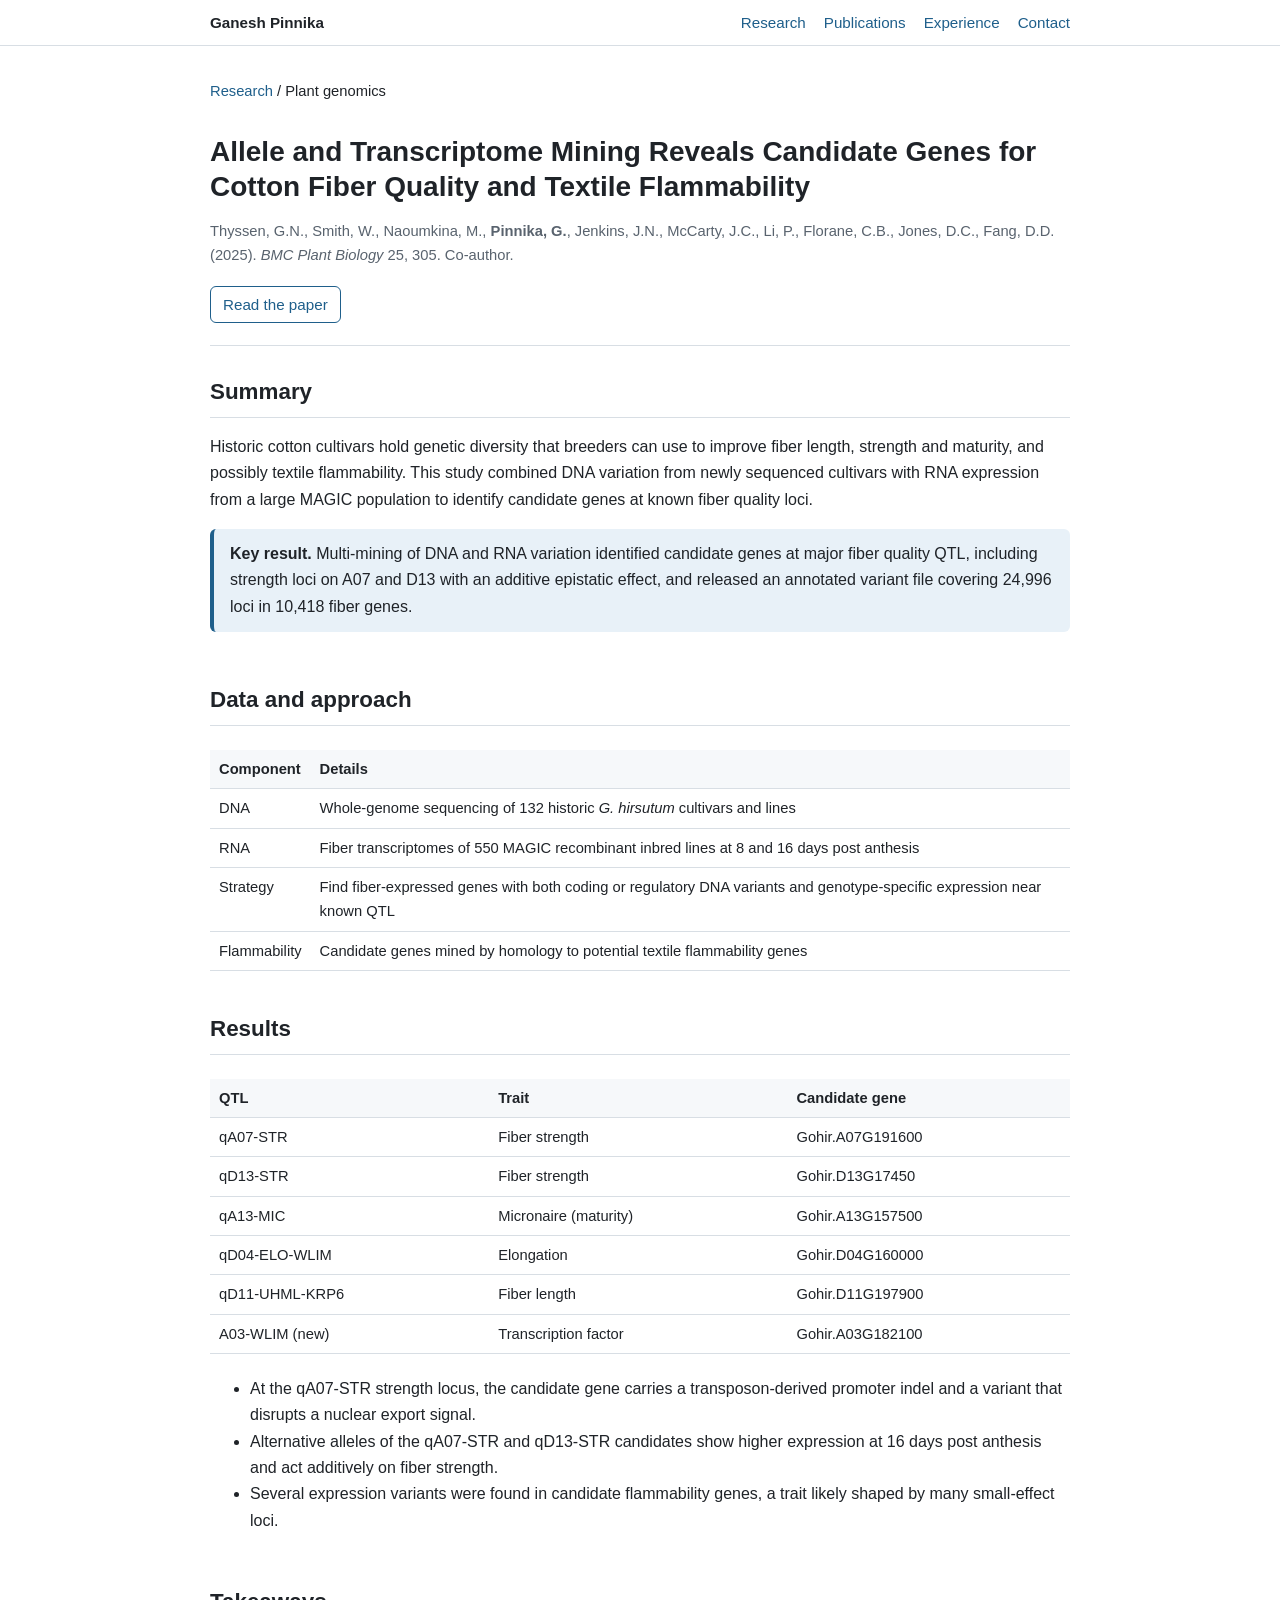
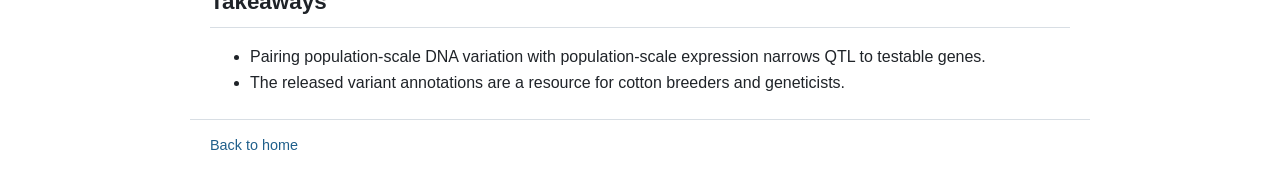
==== projects/allele-mining.html @ b85e9ce1 "Personal research site: home page and project pages for two cancer genomics projects and five papers" ====
<!doctype html>
<html lang="en">
<head>
  <meta charset="utf-8">
  <meta name="viewport" content="width=device-width, initial-scale=1">
  <title>Allele and Transcriptome Mining for Fiber Quality | Ganesh Pinnika</title>
  <link rel="stylesheet" href="../style.css">
</head>
<body>
  <nav class="topnav"><div class="wrap">
    <a class="brand" href="../index.html">Ganesh Pinnika</a>
    <a href="../index.html#research">Research</a>
    <a href="../index.html#publications">Publications</a>
    <a href="../index.html#experience">Experience</a>
    <a href="../index.html#contact">Contact</a>
  </div></nav>

  <main class="wrap">
    <p class="crumb"><a href="../index.html#research">Research</a> / Plant genomics</p>
    <header class="page-head">
      <h1>Allele and Transcriptome Mining Reveals Candidate Genes for Cotton Fiber Quality and Textile Flammability</h1>
      <p class="cite">Thyssen, G.N., Smith, W., Naoumkina, M., <b>Pinnika, G.</b>, Jenkins, J.N., McCarty, J.C.,
        Li, P., Florane, C.B., Jones, D.C., Fang, D.D. (2025). <i>BMC Plant Biology</i> 25, 305. Co-author.</p>
      <a class="btn" href="https://doi.org/10.1186/s12870-025-06306-2">Read the paper</a>
    </header>

    <section>
      <h2>Summary</h2>
      <p>Historic cotton cultivars hold genetic diversity that breeders can use to improve fiber length,
        strength and maturity, and possibly textile flammability. This study combined DNA variation from newly
        sequenced cultivars with RNA expression from a large MAGIC population to identify candidate genes at
        known fiber quality loci.</p>
      <div class="callout"><p><b>Key result.</b> Multi-mining of DNA and RNA variation identified candidate
        genes at major fiber quality QTL, including strength loci on A07 and D13 with an additive epistatic
        effect, and released an annotated variant file covering 24,996 loci in 10,418 fiber genes.</p></div>
    </section>

    <section>
      <h2>Data and approach</h2>
      <div class="tablewrap"><table>
        <tr><th>Component</th><th>Details</th></tr>
        <tr><td>DNA</td><td>Whole-genome sequencing of 132 historic <i>G. hirsutum</i> cultivars and lines</td></tr>
        <tr><td>RNA</td><td>Fiber transcriptomes of 550 MAGIC recombinant inbred lines at 8 and 16 days post anthesis</td></tr>
        <tr><td>Strategy</td><td>Find fiber-expressed genes with both coding or regulatory DNA variants and genotype-specific expression near known QTL</td></tr>
        <tr><td>Flammability</td><td>Candidate genes mined by homology to potential textile flammability genes</td></tr>
      </table></div>
    </section>

    <section>
      <h2>Results</h2>
      <div class="tablewrap"><table>
        <tr><th>QTL</th><th>Trait</th><th>Candidate gene</th></tr>
        <tr><td>qA07-STR</td><td>Fiber strength</td><td>Gohir.A07G191600</td></tr>
        <tr><td>qD13-STR</td><td>Fiber strength</td><td>Gohir.D13G17450</td></tr>
        <tr><td>qA13-MIC</td><td>Micronaire (maturity)</td><td>Gohir.A13G157500</td></tr>
        <tr><td>qD04-ELO-WLIM</td><td>Elongation</td><td>Gohir.D04G160000</td></tr>
        <tr><td>qD11-UHML-KRP6</td><td>Fiber length</td><td>Gohir.D11G197900</td></tr>
        <tr><td>A03-WLIM (new)</td><td>Transcription factor</td><td>Gohir.A03G182100</td></tr>
      </table></div>
      <ul>
        <li>At the qA07-STR strength locus, the candidate gene carries a transposon-derived promoter indel and a
          variant that disrupts a nuclear export signal.</li>
        <li>Alternative alleles of the qA07-STR and qD13-STR candidates show higher expression at 16 days post
          anthesis and act additively on fiber strength.</li>
        <li>Several expression variants were found in candidate flammability genes, a trait likely shaped by many small-effect loci.</li>
      </ul>
    </section>

    <section>
      <h2>Takeaways</h2>
      <ul>
        <li>Pairing population-scale DNA variation with population-scale expression narrows QTL to testable genes.</li>
        <li>The released variant annotations are a resource for cotton breeders and geneticists.</li>
      </ul>
    </section>
  </main>

  <footer class="wrap"><p><a href="../index.html">Back to home</a></p></footer>
</body>
</html>
---- style.css ----
:root {
  --bg: #ffffff;
  --text: #1f2328;
  --muted: #59636e;
  --accent: #1f5f8b;
  --accent-soft: #e8f1f8;
  --card: #f6f8fa;
  --border: #d8dee4;
}
@media (prefers-color-scheme: dark) {
  :root {
    --bg: #0d1117;
    --text: #e6edf3;
    --muted: #9198a1;
    --accent: #6cb6ff;
    --accent-soft: #132538;
    --card: #161b22;
    --border: #30363d;
  }
}
* { box-sizing: border-box; }
html { -webkit-text-size-adjust: 100%; scroll-behavior: smooth; }
body {
  margin: 0;
  background: var(--bg);
  color: var(--text);
  font: 16px/1.65 -apple-system, BlinkMacSystemFont, "Segoe UI", Helvetica, Arial, sans-serif;
}
.wrap { max-width: 900px; margin: 0 auto; padding: 0 20px; }
a { color: var(--accent); text-decoration: none; }
a:hover { text-decoration: underline; }

/* top navigation */
.topnav { border-bottom: 1px solid var(--border); position: sticky; top: 0; background: var(--bg); z-index: 10; }
.topnav .wrap { display: flex; flex-wrap: wrap; gap: 4px 18px; align-items: center; padding-top: 10px; padding-bottom: 10px; }
.topnav .brand { font-weight: 700; color: var(--text); margin-right: auto; }
.topnav a { font-size: 0.95rem; }

/* hero */
.hero { padding: 44px 0 26px; border-bottom: 1px solid var(--border); }
.hero h1 { margin: 0; font-size: 2.1rem; line-height: 1.2; }
.role { margin: 6px 0 0; font-size: 1.1rem; color: var(--muted); letter-spacing: 0.05em; text-transform: uppercase; }
.loc { margin: 2px 0 14px; color: var(--muted); }
.lead { font-size: 1.08rem; max-width: 760px; margin: 0 0 16px; }
.links { display: flex; flex-wrap: wrap; gap: 10px; }
.links a { border: 1px solid var(--border); border-radius: 6px; padding: 5px 12px; font-size: 0.95rem; }
.links a:hover { background: var(--card); text-decoration: none; }

/* stat tiles */
.stats { display: grid; grid-template-columns: repeat(auto-fit, minmax(150px, 1fr)); gap: 12px; margin: 22px 0 4px; }
.stat { background: var(--card); border: 1px solid var(--border); border-radius: 8px; padding: 12px 14px; }
.stat b { display: block; font-size: 1.5rem; line-height: 1.2; color: var(--accent); }
.stat span { font-size: 0.88rem; color: var(--muted); }

section { padding: 28px 0 6px; }
h2 { font-size: 1.4rem; margin: 0 0 14px; padding-bottom: 6px; border-bottom: 1px solid var(--border); }
h3 { font-size: 1.12rem; margin: 18px 0 6px; }
.meta, .muted { color: var(--muted); font-size: 0.92rem; }
.meta { margin: 0 0 8px; }

/* project cards on home */
.grid { display: grid; grid-template-columns: repeat(auto-fit, minmax(260px, 1fr)); gap: 14px; }
.card {
  background: var(--card); border: 1px solid var(--border); border-radius: 8px; padding: 16px 18px;
  display: flex; flex-direction: column;
}
.card h3 { margin: 0 0 6px; font-size: 1.05rem; }
.card p { margin: 0 0 10px; font-size: 0.95rem; }
.card .tag { display: inline-block; font-size: 0.78rem; color: var(--accent); background: var(--accent-soft);
  border-radius: 999px; padding: 1px 9px; margin: 0 6px 8px 0; }
.card .more { margin-top: auto; font-weight: 600; font-size: 0.95rem; }

/* project pages */
.crumb { font-size: 0.92rem; padding-top: 18px; }
.page-head { padding: 10px 0 18px; border-bottom: 1px solid var(--border); }
.page-head h1 { font-size: 1.75rem; line-height: 1.25; margin: 6px 0 8px; }
.cite { font-size: 0.92rem; color: var(--muted); }
.callout { background: var(--accent-soft); border-left: 4px solid var(--accent); border-radius: 6px; padding: 12px 16px; margin: 16px 0; }
.callout p { margin: 0; }
figure { margin: 18px 0; }
figure img { width: 100%; height: auto; border-radius: 6px; background: #fff; border: 1px solid var(--border); }
figure.narrow img { max-width: 420px; display: block; margin: 0 auto; }
figure.tall img { width: auto; max-width: 100%; max-height: 520px; display: block; margin: 0 auto; }
figcaption { color: var(--muted); font-size: 0.88rem; margin-top: 6px; }
.two { display: grid; grid-template-columns: 1fr 1fr; gap: 16px; }
.btn { display: inline-block; border: 1px solid var(--accent); border-radius: 6px; padding: 5px 12px; font-size: 0.95rem; margin: 4px 8px 4px 0; }

table { border-collapse: collapse; width: 100%; font-size: 0.92rem; margin: 10px 0 6px; }
th, td { border-bottom: 1px solid var(--border); padding: 7px 9px; text-align: left; vertical-align: top; }
th { background: var(--card); font-weight: 600; }
.tablewrap { overflow-x: auto; }

/* publications and timeline */
.pubs { padding-left: 22px; }
.pubs li { margin-bottom: 12px; }
.pubs .sum { display: block; color: var(--muted); font-size: 0.92rem; margin-top: 2px; }
.timeline { border-left: 2px solid var(--border); margin-left: 6px; padding-left: 18px; }
.timeline .item { margin-bottom: 18px; position: relative; }
.timeline .item::before { content: ""; position: absolute; left: -25px; top: 7px; width: 10px; height: 10px; border-radius: 50%; background: var(--accent); }
.timeline .when { color: var(--muted); font-size: 0.9rem; }
.timeline ul { margin: 4px 0 0; padding-left: 20px; }

footer { border-top: 1px solid var(--border); margin-top: 32px; padding: 16px 20px 32px; color: var(--muted); font-size: 0.9rem; }

@media (max-width: 640px) {
  .hero { padding-top: 30px; }
  .hero h1 { font-size: 1.6rem; }
  .page-head h1 { font-size: 1.4rem; }
  .two { grid-template-columns: 1fr; }
}
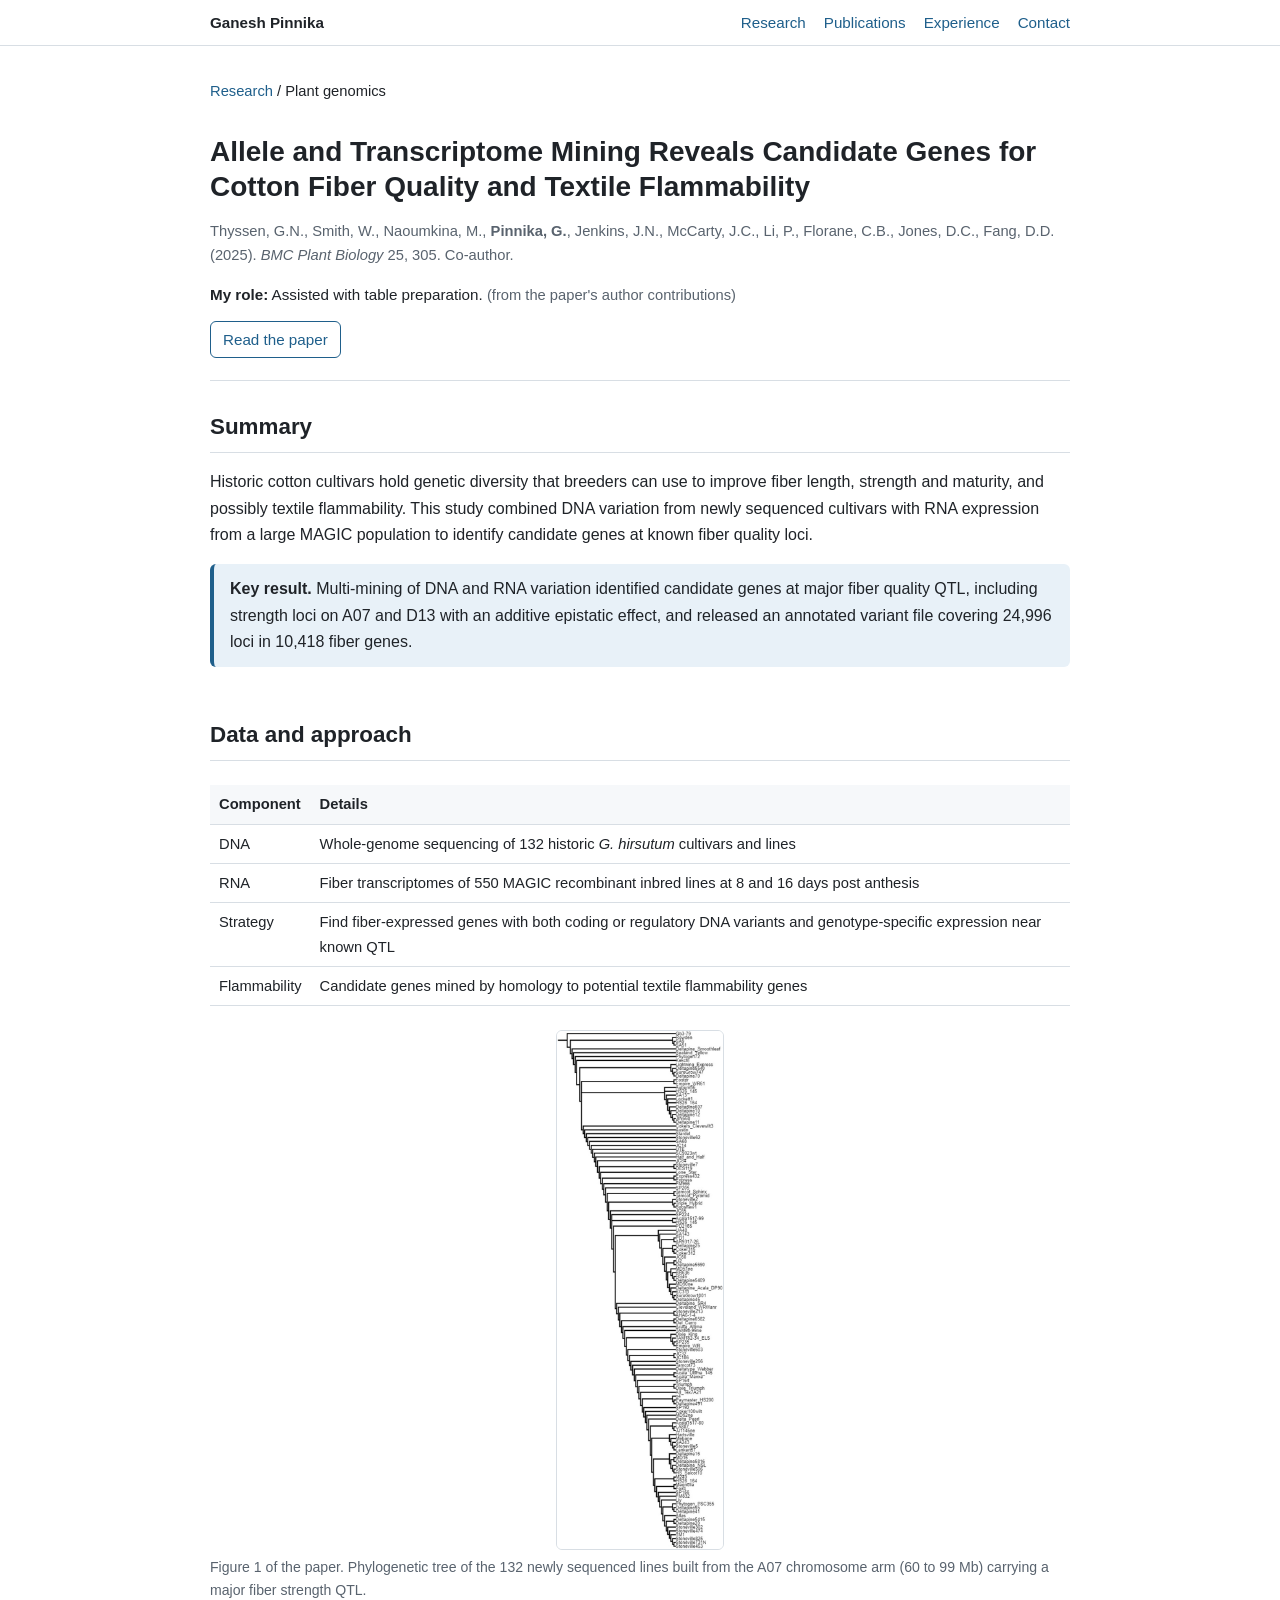
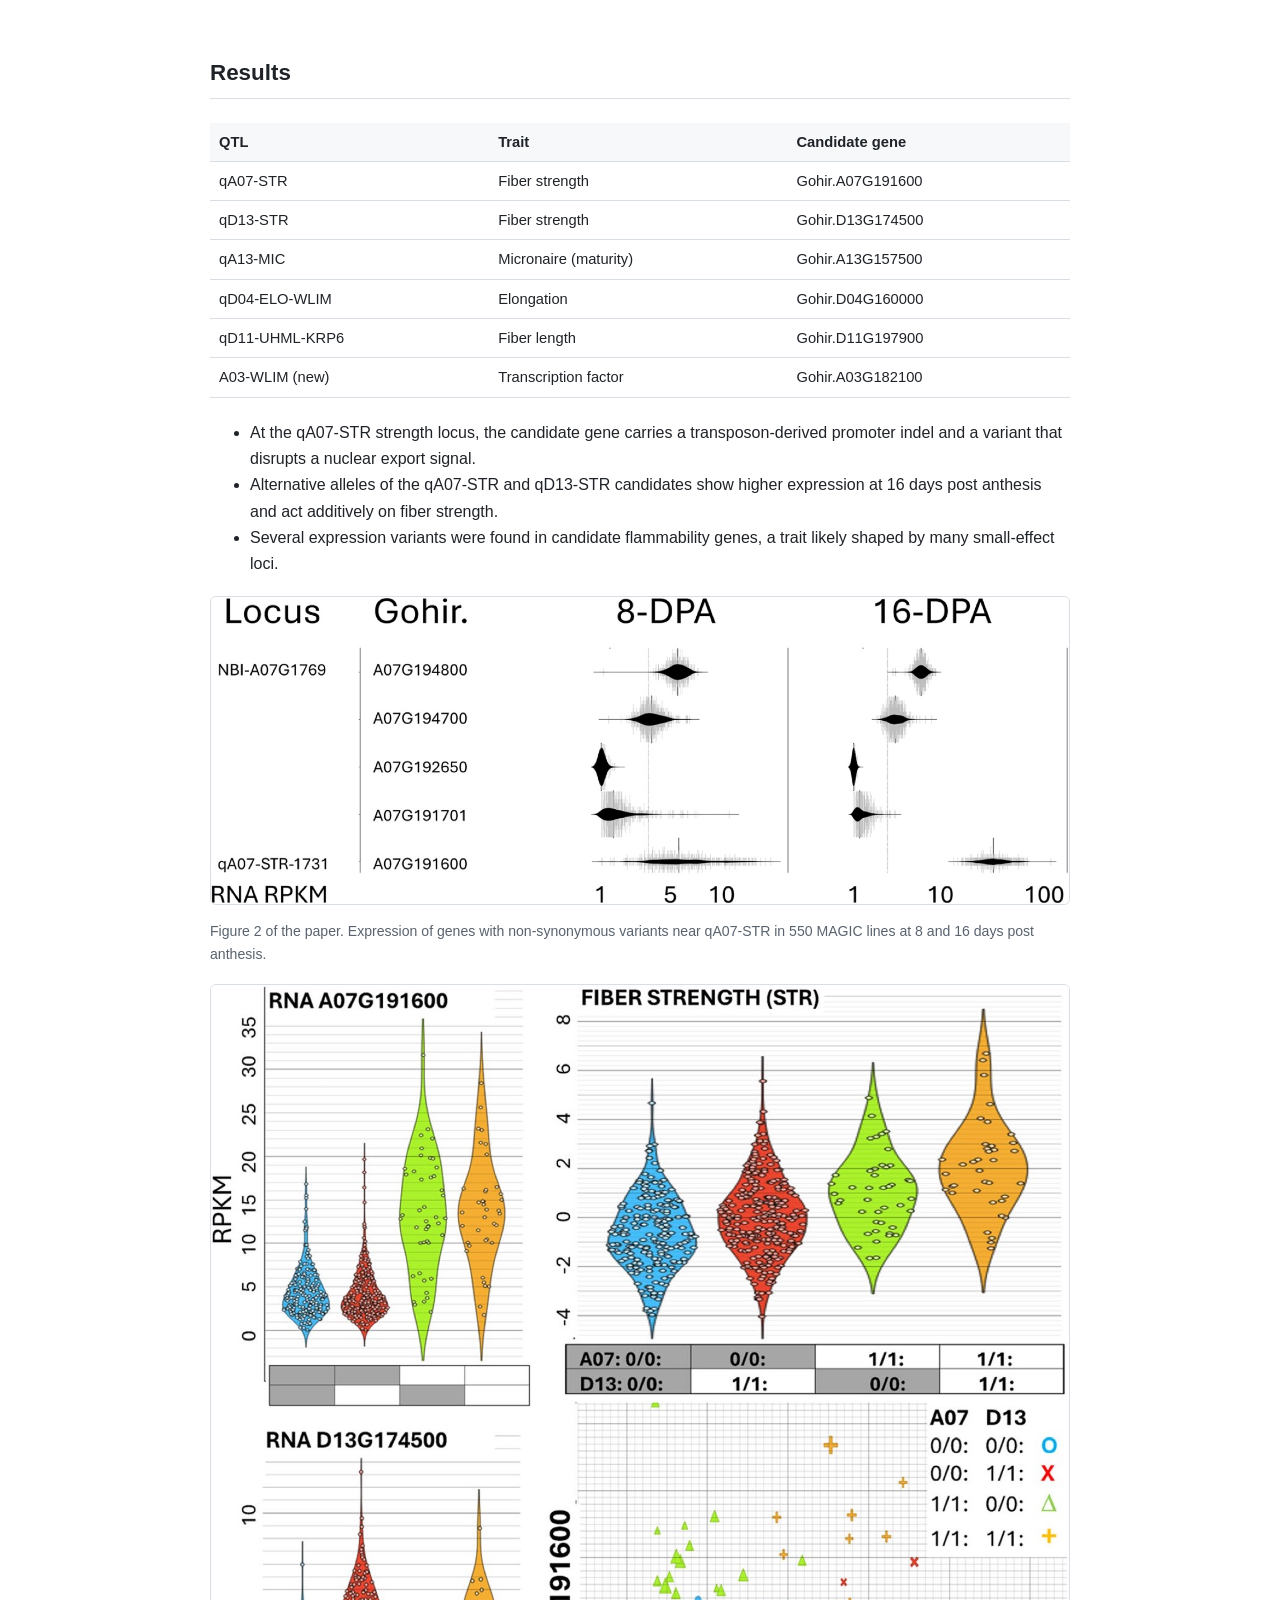
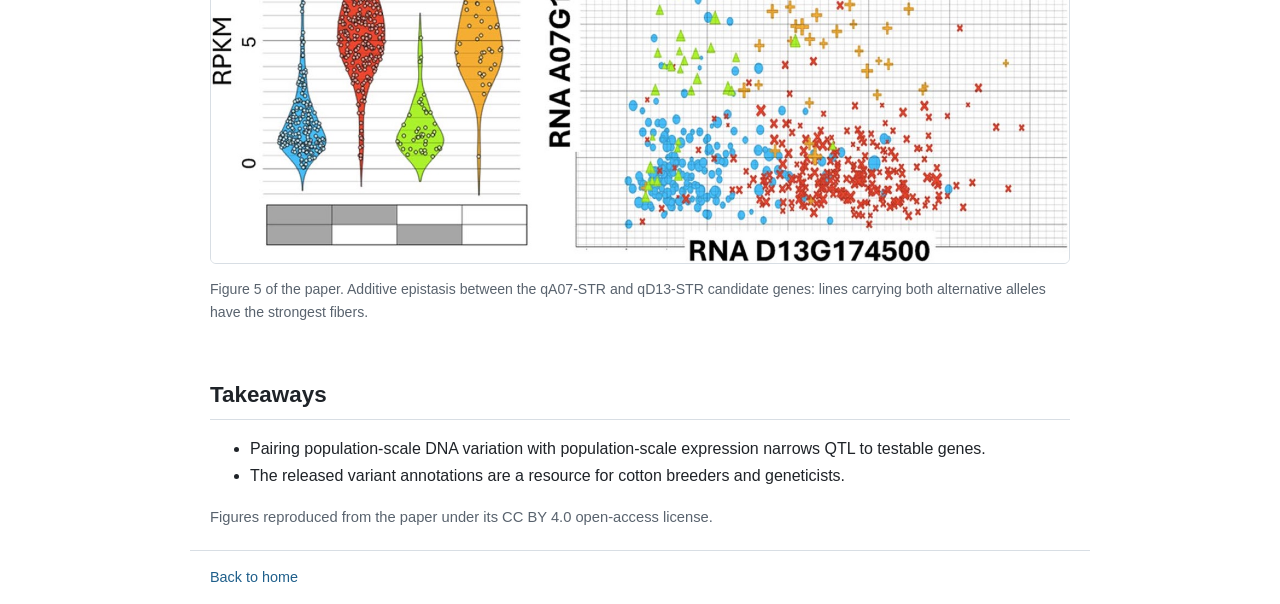
==== commit a6991c99: "Add figures and author roles to all paper pages; fix gene ID and card wording" ====
--- a/projects/allele-mining.html
+++ b/projects/allele-mining.html
@@ -21,6 +21,7 @@
       <h1>Allele and Transcriptome Mining Reveals Candidate Genes for Cotton Fiber Quality and Textile Flammability</h1>
       <p class="cite">Thyssen, G.N., Smith, W., Naoumkina, M., <b>Pinnika, G.</b>, Jenkins, J.N., McCarty, J.C.,
         Li, P., Florane, C.B., Jones, D.C., Fang, D.D. (2025). <i>BMC Plant Biology</i> 25, 305. Co-author.</p>
+      <p class="myrole"><b>My role:</b> Assisted with table preparation. <span class="muted">(from the paper's author contributions)</span></p>
       <a class="btn" href="https://doi.org/10.1186/s12870-025-06306-2">Read the paper</a>
     </header>
 
@@ -44,6 +45,8 @@
         <tr><td>Strategy</td><td>Find fiber-expressed genes with both coding or regulatory DNA variants and genotype-specific expression near known QTL</td></tr>
         <tr><td>Flammability</td><td>Candidate genes mined by homology to potential textile flammability genes</td></tr>
       </table></div>
+      <figure class="tall"><img src="../assets/allele/fig1.jpg" alt="Phylogenetic tree of 132 cotton lines at the A07 strength locus" loading="lazy">
+        <figcaption>Figure 1 of the paper. Phylogenetic tree of the 132 newly sequenced lines built from the A07 chromosome arm (60 to 99 Mb) carrying a major fiber strength QTL.</figcaption></figure>
     </section>
 
     <section>
@@ -51,7 +54,7 @@
       <div class="tablewrap"><table>
         <tr><th>QTL</th><th>Trait</th><th>Candidate gene</th></tr>
         <tr><td>qA07-STR</td><td>Fiber strength</td><td>Gohir.A07G191600</td></tr>
-        <tr><td>qD13-STR</td><td>Fiber strength</td><td>Gohir.D13G17450</td></tr>
+        <tr><td>qD13-STR</td><td>Fiber strength</td><td>Gohir.D13G174500</td></tr>
         <tr><td>qA13-MIC</td><td>Micronaire (maturity)</td><td>Gohir.A13G157500</td></tr>
         <tr><td>qD04-ELO-WLIM</td><td>Elongation</td><td>Gohir.D04G160000</td></tr>
         <tr><td>qD11-UHML-KRP6</td><td>Fiber length</td><td>Gohir.D11G197900</td></tr>
@@ -64,6 +67,10 @@
           anthesis and act additively on fiber strength.</li>
         <li>Several expression variants were found in candidate flammability genes, a trait likely shaped by many small-effect loci.</li>
       </ul>
+      <figure><img src="../assets/allele/fig2.jpg" alt="Expression of genes near the qA07-STR locus" loading="lazy">
+        <figcaption>Figure 2 of the paper. Expression of genes with non-synonymous variants near qA07-STR in 550 MAGIC lines at 8 and 16 days post anthesis.</figcaption></figure>
+      <figure><img src="../assets/allele/fig5.jpg" alt="Additive epistasis between A07 and D13 strength candidates" loading="lazy">
+        <figcaption>Figure 5 of the paper. Additive epistasis between the qA07-STR and qD13-STR candidate genes: lines carrying both alternative alleles have the strongest fibers.</figcaption></figure>
     </section>
 
     <section>
@@ -72,6 +79,7 @@
         <li>Pairing population-scale DNA variation with population-scale expression narrows QTL to testable genes.</li>
         <li>The released variant annotations are a resource for cotton breeders and geneticists.</li>
       </ul>
+      <p class="muted">Figures reproduced from the paper under its CC BY 4.0 open-access license.</p>
     </section>
   </main>
 
--- a/style.css
+++ b/style.css
@@ -75,6 +75,7 @@
 .page-head { padding: 10px 0 18px; border-bottom: 1px solid var(--border); }
 .page-head h1 { font-size: 1.75rem; line-height: 1.25; margin: 6px 0 8px; }
 .cite { font-size: 0.92rem; color: var(--muted); }
+.myrole { font-size: 0.95rem; margin: 4px 0 10px; }
 .callout { background: var(--accent-soft); border-left: 4px solid var(--accent); border-radius: 6px; padding: 12px 16px; margin: 16px 0; }
 .callout p { margin: 0; }
 figure { margin: 18px 0; }
